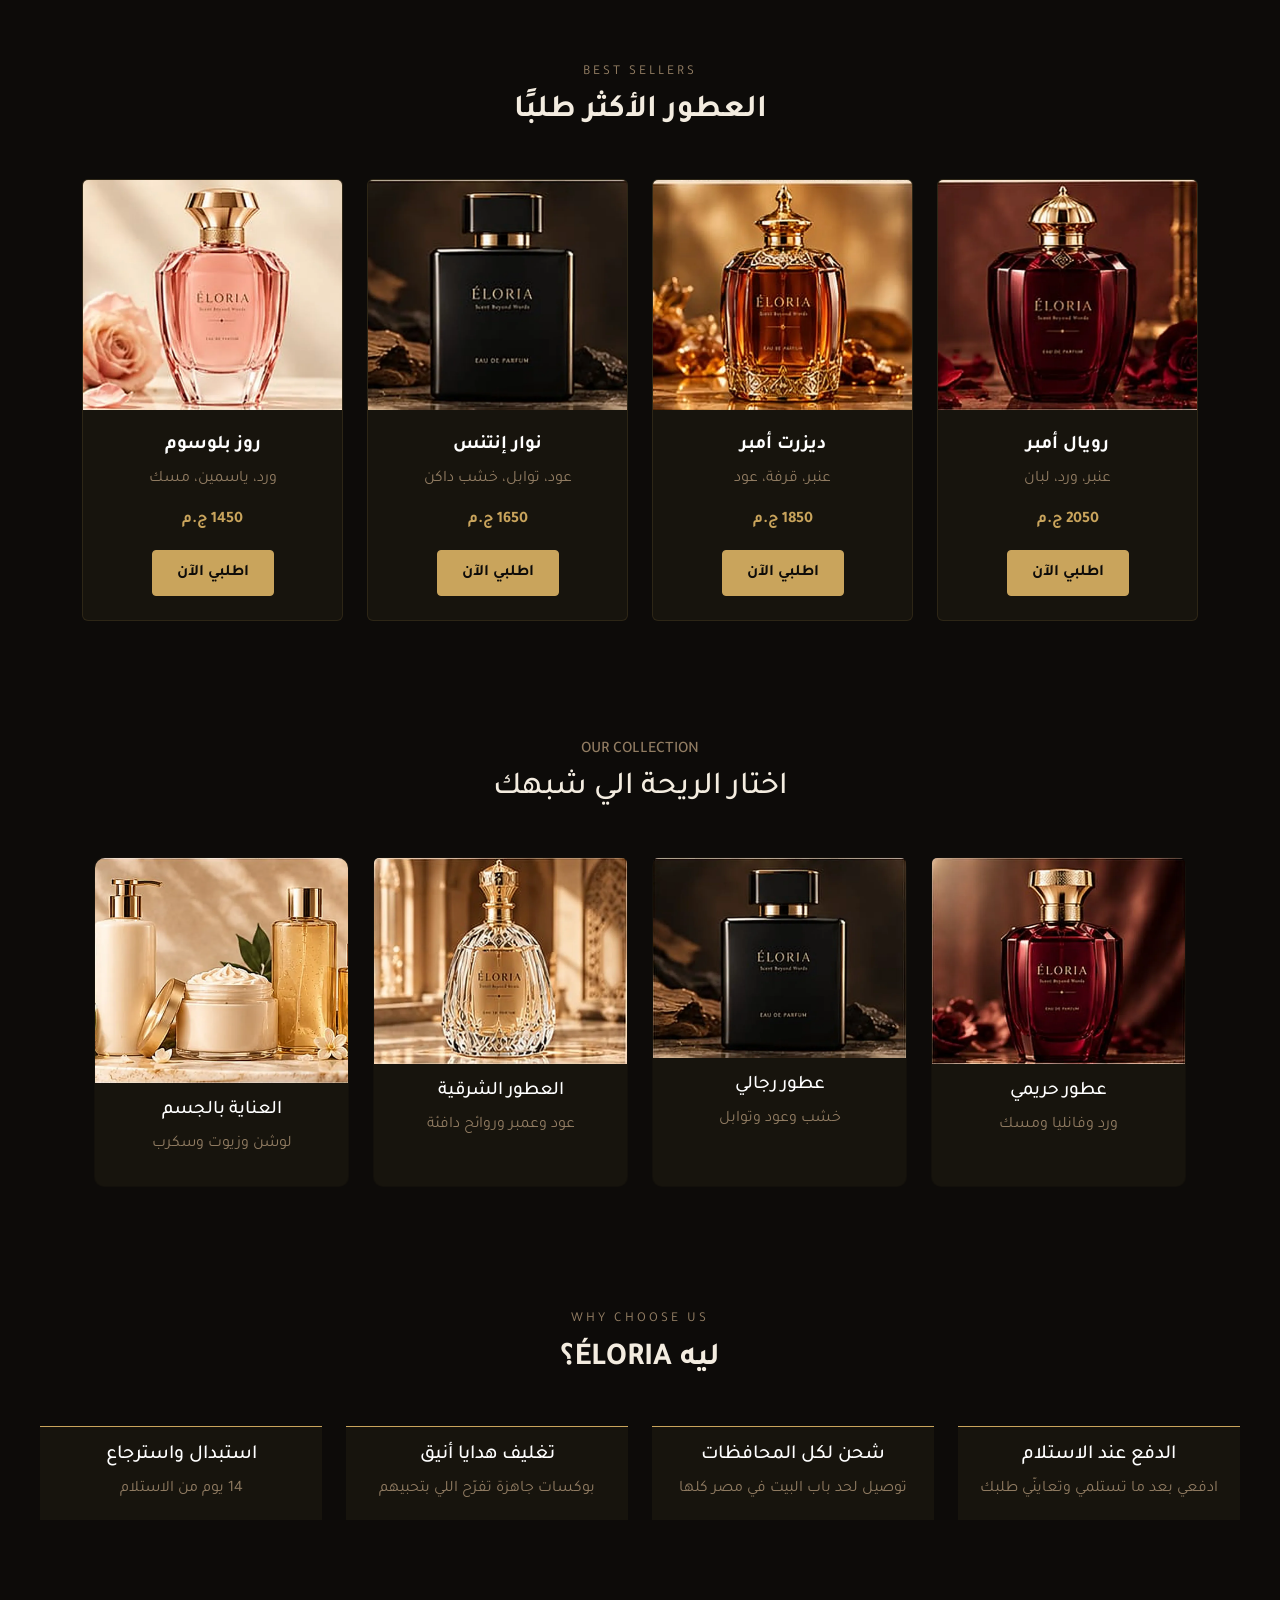
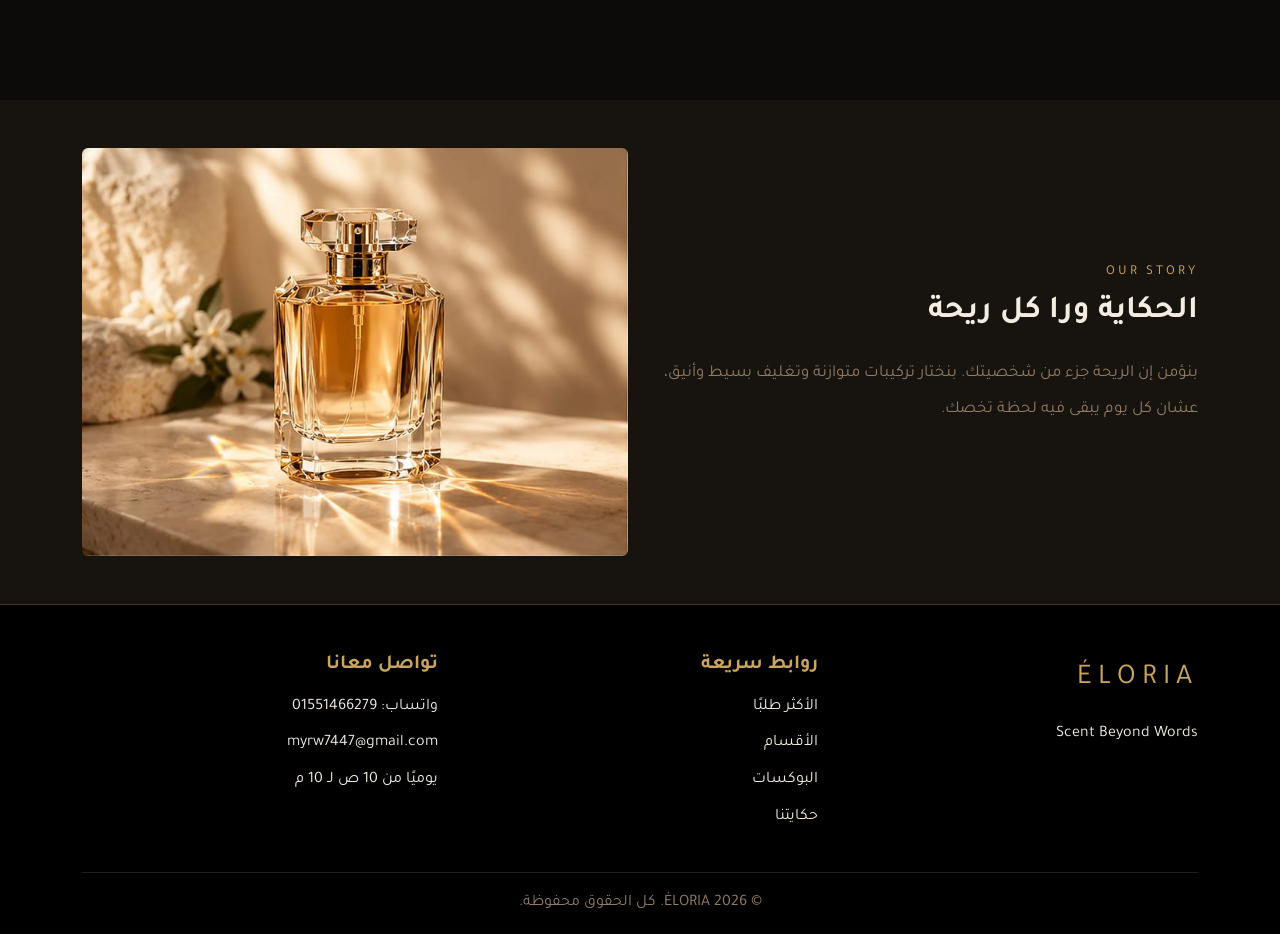
==== miniProject/index.html @ 1c6165e7 "Update file Structure" ====
<!DOCTYPE html>
<html lang="ar" dir="rtl">

<head>
  <meta charset="UTF-8">
  <meta name="viewport" content="width=device-width, initial-scale=1.0">
  <title>ÉLORIA — عطور وعناية بالجسم</title>
  <link href="https://fonts.googleapis.com/css2?family=Tajawal:wght@400;500;700&display=swap" rel="stylesheet">

  <!-- ملف CSS لكل قسم. ممنوع تعدلوا في الـ head، وكل واحد يكتب في ملفه بس -->
  <link href="https://cdn.jsdelivr.net/npm/bootstrap@5.3.8/dist/css/bootstrap.min.css" rel="stylesheet">
  <link rel="stylesheet" href="css/base.css">
  <link rel="stylesheet" href="css/navbar.css">
  <link rel="stylesheet" href="css/hero.css">
  <link rel="stylesheet" href="css/best-sellers.css">
  <link rel="stylesheet" href="css/collections.css">
  <link rel="stylesheet" href="css/why-us.css">
  <link rel="stylesheet" href="css/gifts.css">
  <link rel="stylesheet" href="css/story.css">
  <link rel="stylesheet" href="css/contact-band.css">
  <link rel="stylesheet" href="css/footer.css">

</head>

<body>

  <!-- ============================================================
       كل عضو يكتب جوه قسمه بس (بين START و END) ومايلمسش أقسام غيره.
       الصور في فولدر images/ وتتكتب كـ images/اسم-الصورة.webp
       ============================================================ -->


  <!-- ========== START Member-1: Navbar ========== -->
  <header id="navbar">

  </header>
  <!-- ========== END Member-1: Navbar ========== -->



  <!-- ========== START Member-1: Hero ========== -->
  <section id="hero">

  </section>
  <!-- ========== END Member-1: Hero ========== -->



  <!-- ========== START Rahma Ayman : العطور الأكثر طلبًا ========== -->
    <section id="best-sellers" class="section best-sellers">
      <div class="container">
    
        <span class="small-title mb-2">Best Sellers</span>
        <h2 class="fw-bold mb-5">العطور الأكثر طلبًا</h2>
    
        <div class="row g-4">
    
          <div class="col-lg-3 col-md-6">
            <article class="card bs-card h-100">
              <img src="images/perfume-oriental-03-royal-amber.webp" class="card-img-top"
                alt="زجاجة عطر رويال أمبر باللون العنابي">
              <div class="card-body">
                <h5 class="card-title">رويال أمبر</h5>
                <p class="card-text">عنبر، ورد، لبان</p>
                <p class="bs-price">2050 ج.م</p>
                <a href="https://wa.me/201551466279?text=عايزة أطلب عطر رويال أمبر" target="_blank" rel="noopener"
                  class="btn">اطلبي الآن</a>
              </div>
            </article>
          </div>
    
          <div class="col-lg-3 col-md-6">
            <article class="card bs-card h-100">
              <img src="images/perfume-oriental-01-desert-amber.webp" class="card-img-top"
                alt="زجاجة عطر ديزرت أمبر باللون الكهرماني">
              <div class="card-body">
                <h5 class="card-title">ديزرت أمبر</h5>
                <p class="card-text">عنبر، قرفة، عود</p>
                <p class="bs-price">1850 ج.م</p>
                <a href="https://wa.me/201551466279?text=عايزة أطلب عطر ديزرت أمبر" target="_blank" rel="noopener"
                  class="btn">اطلبي الآن</a>
              </div>
            </article>
          </div>
    
          <div class="col-lg-3 col-md-6">
            <article class="card bs-card h-100">
              <img src="images/perfume-men-01-noir-intense.webp" class="card-img-top" alt="زجاجة عطر نوار إنتنس الأسود">
              <div class="card-body">
                <h5 class="card-title">نوار إنتنس</h5>
                <p class="card-text">عود، توابل، خشب داكن</p>
                <p class="bs-price">1650 ج.م</p>
                <a href="https://wa.me/201551466279?text=عايز أطلب عطر نوار إنتنس" target="_blank" rel="noopener"
                  class="btn">اطلبي الآن</a>
              </div>
            </article>
          </div>
    
          <div class="col-lg-3 col-md-6">
            <article class="card bs-card h-100">
              <img src="images/perfume-women-01-rose-blossom.webp" class="card-img-top" alt="زجاجة عطر روز بلوسوم الوردي">
              <div class="card-body">
                <h5 class="card-title">روز بلوسوم</h5>
                <p class="card-text">ورد، ياسمين، مسك</p>
                <p class="bs-price">1450 ج.م</p>
                <a href="https://wa.me/201551466279?text=عايزة أطلب عطر روز بلوسوم" target="_blank" rel="noopener"
                  class="btn">اطلبي الآن</a>
              </div>
            </article>
          </div>
    
        </div>
      </div>
    </section>

  <!-- ========== END Member-2: العطور الأكثر طلبًا ========== -->



  <!-- ========== START Mahmoud Mohamed Mostafa: الأقسام (Collections) ========== -->
  <section id="collections" class="section collections">

    <div class="container">
      <div class="titel">
        <h4 class="h6">OUR COLLECTION</h4>
      </div>

      <div class="sub-titel">
        <h2>اختار الريحة الي شبهك</h2>
      </div>

      <div class="container text-center coll-img">
        <div class="row">

          <div class="col-lg-3 col-md-3">

            <section class="card coll-card" style="max-width: 320px">
              <img src="images/perfume-women-03-velvet-oud.webp" class="card-img-top" alt="...">
              <div class="card-body">
                <h4 class="card-title">عطور حريمي</h4>
                <p class="card-text">ورد وفانليا ومسك</p>
              </div>
            </section>

          </div>

          <div class="col-lg-3 col-md-3">

            <section class="card coll-card" style="max-width: 320px">
              <img src="images/perfume-men-01-noir-intense.webp" class="card-img-top" alt="...">
              <div class="card-body">
                <h4 class="card-title">عطور رجالي</h4>
                <p class="card-text">خشب وعود وتوابل</p>
              </div>
            </section>

          </div>

          <div class="col-lg-3 col-md-3">

            <section class="card coll-card" style="max-width: 320px">
              <img src="images/perfume-oriental-04-arabian-oud.webp" class="card-img-top" alt="...">
              <div class="card-body">
                <h4 class="card-title">العطور الشرقية</h4>
                <p class="card-text">عود وعمبر وروائح دافئة</p>
              </div>
            </section>

          </div>

          <div class="col-lg-3 col-md-3">

            <section class="card coll-card" style="max-width: 320px">
              <img class="care" src="images/banner-body-care.webp" class="card-img-top" alt="...">
              <div class="card-body">
                <h4 class="card-title">العناية بالجسم</h4>
                <p class="card-text">لوشن وزيوت وسكرب</p>

              </div>
            </section>
            
          </div>

        </div>
      </div>
    </div>

  </section>
  <!-- ========== END Mahmoud Mohamed Mostafa: الأقسام (Collections) ========== -->



  <!-- ========== START Marwa Ghazal: ليه ÉLORIA ========== -->
  <section id="why-us" class="section why-us">
    <span class="small-title mb-2">Why Choose Us</span>
    <h2 class="fw-bold mb-5">ليه ÉLORIA؟</h2>

    <div class="row g-4">

      <div class="col-lg-3 col-md-6">
        <div class="card why-card h-100">
          <div class="card-body">
            <h5 class="card-title">الدفع عند الاستلام</h5>
            <p class="card-text">ادفعي بعد ما تستلمي وتعاينّي طلبك</p>
          </div>
        </div>
      </div>

      <div class="col-lg-3 col-md-6">
        <div class="card why-card h-100">
          <div class="card-body">
            <h5 class="card-title">شحن لكل المحافظات</h5>
            <p class="card-text">توصيل لحد باب البيت في مصر كلها</p>
          </div>
        </div>
      </div>

      <div class="col-lg-3 col-md-6">
        <div class="card why-card h-100">
          <div class="card-body">
            <h5 class="card-title">تغليف هدايا أنيق</h5>
            <p class="card-text">بوكسات جاهزة تفرّح اللي بتحبيهم</p>
          </div>
        </div>
      </div>

      <div class="col-lg-3 col-md-6">
        <div class="card why-card h-100">
          <div class="card-body">
            <h5 class="card-title">استبدال واسترجاع</h5>
            <p class="card-text">14 يوم من الاستلام</p>
          </div>
        </div>
      </div>

    </div>
  </section>
  <!-- ========== END Marwa Ghazal: ليه ÉLORIA ========== -->



  <!-- ========== START Member-4: البوكسات (Gift Sets) ========== -->
  <section id="gifts" class="section">

  </section>
  <!-- ========== END Member-4: البوكسات (Gift Sets) ========== -->



<!-- ========== START Marwa Ghazal: الحكاية (Our Story) ========== -->
  <section id="story" class="story py-5">
    <div class="container">
      <div class="row align-items-center g-4">

        <div class="col-lg-6">
          <span class="small-title mb-2">Our Story</span>
          <h2 class="fw-bold">الحكاية ورا كل ريحة</h2>
          <p class="story-text">بنؤمن إن الريحة جزء من شخصيتك. بنختار تركيبات متوازنة وتغليف بسيط وأنيق، عشان كل يوم يبقى فيه لحظة تخصك.</p>
        </div>

        <div class="col-lg-6">
          <img src="images/story-art-of-fragrance.webp" class="img-fluid rounded" alt="زجاجة عطر ÉLORIA في ضوء الشمس">
        </div>

      </div>
    </div>
  </section>
  <!-- ========== END Marwa Ghazal: الحكاية (Our Story) ========== -->


  <!-- ========== START Member-1: شريط التواصل ========== -->
  <section id="contact-band">

  </section>
  <!-- ========== END Member-1: شريط التواصل ========== -->



  <!-- ========== START Marwa Ghazal: Footer ========== -->
  <footer id="footer" class="site-footer pt-5">
    <div class="container">
      <div class="row g-4">

        <div class="col-lg-4 col-md-12">
          <a href="#navbar" class="logo">ÉLORIA</a>
          <p class="mt-3 mb-0">Scent Beyond Words</p>
        </div>

        <div class="col-lg-4 col-md-6">
          <h5 class="fw-bold mb-3">روابط سريعة</h5>
          <ul class="list-unstyled">
            <li class="mb-2"><a href="#best-sellers">الأكثر طلبًا</a></li>
            <li class="mb-2"><a href="#collections">الأقسام</a></li>
            <li class="mb-2"><a href="#gifts">البوكسات</a></li>
            <li class="mb-2"><a href="#story">حكايتنا</a></li>
          </ul>
        </div>

        <div class="col-lg-4 col-md-6">
          <h5 class="fw-bold mb-3">تواصل معانا</h5>
          <ul class="list-unstyled">
            <li class="mb-2"><a href="https://wa.me/201551466279" target="_blank" rel="noopener">واتساب: <span dir="ltr">01551466279</span></a></li>
            <li class="mb-2"><a href="mailto:myrw7447@gmail.com">myrw7447@gmail.com</a></li>
            <li class="mb-2">يوميًا من 10 ص لـ 10 م</li>
          </ul>
        </div>

      </div>

      <div class="footer-bottom text-center mt-4 py-3">
        <p class="mb-0">© ÉLORIA 2026. كل الحقوق محفوظة.</p>
      </div>
    </div>
  </footer>
  <!-- ========== END Marwa Ghazal: Footer ========== -->

  <script src="https://cdn.jsdelivr.net/npm/bootstrap@5.3.8/dist/js/bootstrap.bundle.min.js"></script>

</body>

</html>
---- miniProject/css/base.css ----
/* =====================================================
   الأساس المشترك: الألوان (variables) والـ reset والخط والأزرار .btn والعنوان الصغير والـ .section
   المسؤولة: صاحبة الـ repo (باقي الأعضاء بيستخدموه ومبيعدلوش فيه)
   ===================================================== */

/* ===== الألوان والخط ===== */
:root {
  --bg: #0d0b09;
  --card: #17130f;
  --gold: #c9a45c;
  --text: #f3ece0;
  --muted: #a89a85;
}

/* ===== إعدادات عامة ===== */
* {
  margin: 0;
  padding: 0;
  box-sizing: border-box;
}

html {
  scroll-behavior: smooth;
}

body {
  font-family: 'Tajawal', sans-serif;
  background-color: var(--bg);
  color: var(--text);
  line-height: 1.8;
}

a {
  text-decoration: none;
  color: inherit;
}

ul {
  list-style: none;
}

h2 {
  font-size: 2rem;
  margin-bottom: 30px;
}

/* ===== عناصر بتتكرر ===== */
.btn {
  display: inline-block;
  padding: 10px 24px;
  background-color: var(--gold);
  color: var(--bg);
  border: 1px solid var(--gold);
  border-radius: 4px;
  font-weight: 700;
}

.btn:hover {
  background-color: transparent;
  color: var(--gold);
}

.btn-outline {
  background-color: transparent;
  color: var(--text);
  border-color: var(--text);
}

.logo {
  font-size: 1.8rem;
  letter-spacing: 6px;
  color: var(--gold);
}

.small-title {
  display: block;
  color: var(--gold);
  font-size: 0.85rem;
  letter-spacing: 3px;
  text-transform: uppercase;
}

/* ===== الأقسام العامة ===== */
.section {
  padding: 60px 40px;
  max-width: 1300px;
  margin: 0 auto;
  text-align: center;
}

/* موبايل */
@media (max-width: 768px) {
  .section {
    padding: 40px 20px;
  }
}
---- miniProject/css/navbar.css ----
/* =====================================================
   Navbar
   المسؤول: Member-1
   ===================================================== */
---- miniProject/css/hero.css ----
/* =====================================================
   Hero
   المسؤول: Member-1
   ===================================================== */
---- miniProject/css/best-sellers.css ----
/* =====================================================
   العطور الأكثر طلبًا
   المسؤول: رحمة ايمن 

   ===================================================== */
.best-sellers .small-title {
  color: rgba(145, 124, 98, 1.00);
}

.bs-card {
  background-color: rgba(23, 20, 13, 1.00);
  border: 1px solid rgba(201, 164, 92, 0.12);
  border-radius: 6px;
  overflow: hidden;
  cursor: pointer;
  transition: all 0.3s ease;
}

.bs-card .card-img-top {
  height: 230px;
  object-fit: cover;
  border-radius: 0;
}

.bs-card .card-body {
  display: flex;
  flex-direction: column;
  align-items: center;
  padding: 24px 16px;
}

.bs-card .card-title {
  color: white;
  font-size: 1.2rem;
  font-weight: 700;
}

.bs-card .card-text {
  color: rgba(145, 124, 98, 1.00);
  margin-bottom: 12px;
}

.bs-price {
  color: var(--gold);
  font-weight: 700;
  margin-bottom: 16px;
  transition: color 0.3s ease;
}

.bs-card .btn {
  margin-top: auto;
}

/* ===== Hover (نفس أسلوب باقي الأقسام) ===== */
.bs-card:hover {
  transform: translateY(-10px);
  background-color: rgba(145, 124, 98, 1.00);
}

.bs-card:hover .card-title,
.bs-card:hover .bs-price {
  color: black;
}

.bs-card:hover .card-text {
  color: white;
}

.bs-card:hover .btn {
  background-color: var(--bg);
  border-color: var(--bg);
  color: var(--gold);
}

/* ===== Responsive ===== */
@media (max-width: 1140px) {
  .bs-card .card-img-top {
    height: 190px;
  }
}

@media (max-width: 960px) {
  .best-sellers {
    padding-top: 40px;
    padding-bottom: 40px;
  }
}

@media (max-width: 720px) {
  .best-sellers .row {
    width: 80%;
    margin: auto;
  }

  .bs-card .card-img-top {
    height: 220px;
  }
}
---- miniProject/css/collections.css ----
/* =====================================================
   الأقسام (Collections)
   المسؤول: Mahmoud Mohamed Mostafa
   ===================================================== */
   .collections{
      width: 100%;
      height: auto;
   }


   .titel h4{
      color: rgba(145, 124, 98, 1.00);
   }

   .coll-img{
      margin-top: 50px;
   }


   .coll-card{
      background-color: rgba(23, 20, 13, 1.00);
      cursor: pointer;
      height: 330px;
      border-radius: 10px;
      transition: all 0.3s ease;
      .card-title{
         color: white;
         font-size: 1.2rem;
      }

      .card-text{
         color: rgba(145, 124, 98, 1.00);

      }
   }

   .coll-card:hover{
      transform: translateY(-10px);
      background-color:  rgba(145, 124, 98, 1.00);
      .card-title{
         color: black;
      }

      .card-text{
         color: white;
      }

   }

   .care{
      height: 225px;
      object-fit: cover;
      border-radius: 10px 10px 0 0;
   }

 @media (max-width: 1140px) {
   .care{
      height: 170px;
   }
 }

  @media (max-width: 960px) {
   .coll-card{
      height: 270px;
   }   
   
   .care{
      height: 130px;
      object-fit: cover;
   } 
   }

   @media (max-width: 720px) {
      .coll-img{
         width: 70%;
         margin: auto;
      }
   .coll-card{
      height: auto;
      margin-top: 20px;
   }   
   
   .care{
      height: 130px;
      object-fit: cover;
   } 
}
---- miniProject/css/why-us.css ----
/* =====================================================
   ليه ÉLORIA
   المسؤول: Marwa Ghazal
   ===================================================== */

.why-us .small-title {
  color: rgba(145, 124, 98, 1.00);
}

.why-card {
  background-color: rgba(23, 20, 13, 1.00);
  border: none;
  border-top: 1px solid var(--gold);
  border-radius: 0;
  transition: all 0.3s ease;
  .card-title {
    color: white;
  }

  .card-text {
    color: rgba(145, 124, 98, 1.00);
  }
}

.why-card:hover {
  transform: translateY(-10px);
  background-color: rgba(145, 124, 98, 1.00);
  .card-title {
    color: black;
  }

  .card-text {
    color: white;
  }
}

@media (max-width: 1140px) {
  .why-card .card-title {
    font-size: 1.05rem;
  }
}

@media (max-width: 960px) {
  .why-us {
    padding-top: 40px;
    padding-bottom: 40px;
  }
}

@media (max-width: 720px) {
  .why-us .row {
    width: 80%;
    margin: auto;
  }
}
---- miniProject/css/gifts.css ----
/* =====================================================
   البوكسات (Gift Sets)
   المسؤول: Member-4
   ===================================================== */
---- miniProject/css/story.css ----
/* =====================================================
   الحكاية (Our Story)
   المسؤول: Marwa Ghazal
   ===================================================== */

.story {
  background-color: var(--card);
}

.story .small-title {
  color: var(--gold);
}

.story h2 {
  margin-bottom: 25px;
}

.story-text {
  color: rgba(145, 124, 98, 1.00);
  font-size: 1.05rem;
  line-height: 2.1;
}

@media (max-width: 960px) {
  .story .col-lg-6:first-child {
    text-align: center;
  }
}

@media (max-width: 720px) {
  .story h2 {
    font-size: 1.7rem;
  }
}
---- miniProject/css/contact-band.css ----
/* =====================================================
   شريط التواصل
   المسؤول: Member-1
   ===================================================== */
---- miniProject/css/footer.css ----
/* =====================================================
   Footer
   المسؤول: Marwa Ghazal
   ===================================================== */

.site-footer {
  background-color: black;
  border-top: 1px solid rgba(201, 164, 92, 0.35);
}

.site-footer h5 {
  color: var(--gold);
}

.site-footer a:hover {
  color: var(--gold);
}

.footer-bottom {
  border-top: 1px solid rgba(168, 154, 133, 0.2);
}

.footer-bottom p {
  color: rgba(145, 124, 98, 1.00);
}

@media (max-width: 960px) {
  .site-footer .col-md-12 {
    text-align: center;
  }
}

@media (max-width: 720px) {
  .site-footer {
    text-align: center;
  }
}
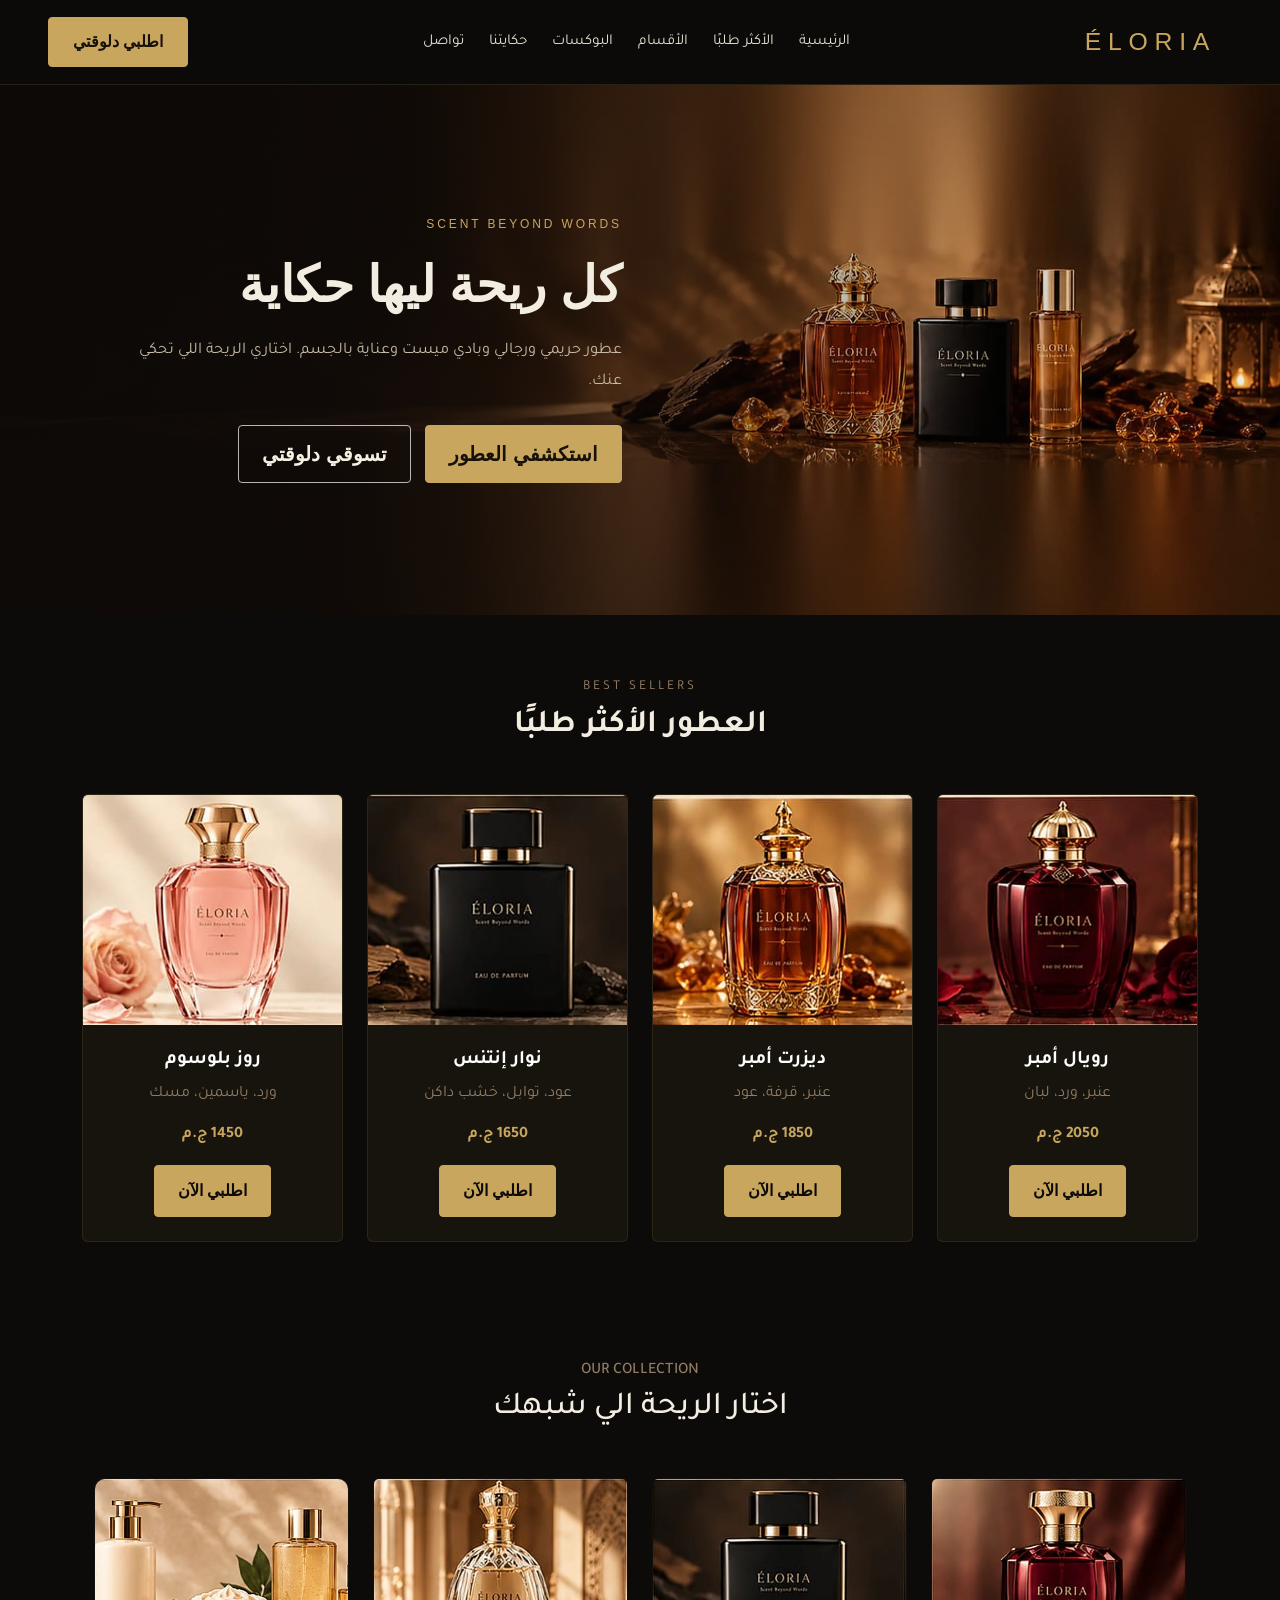
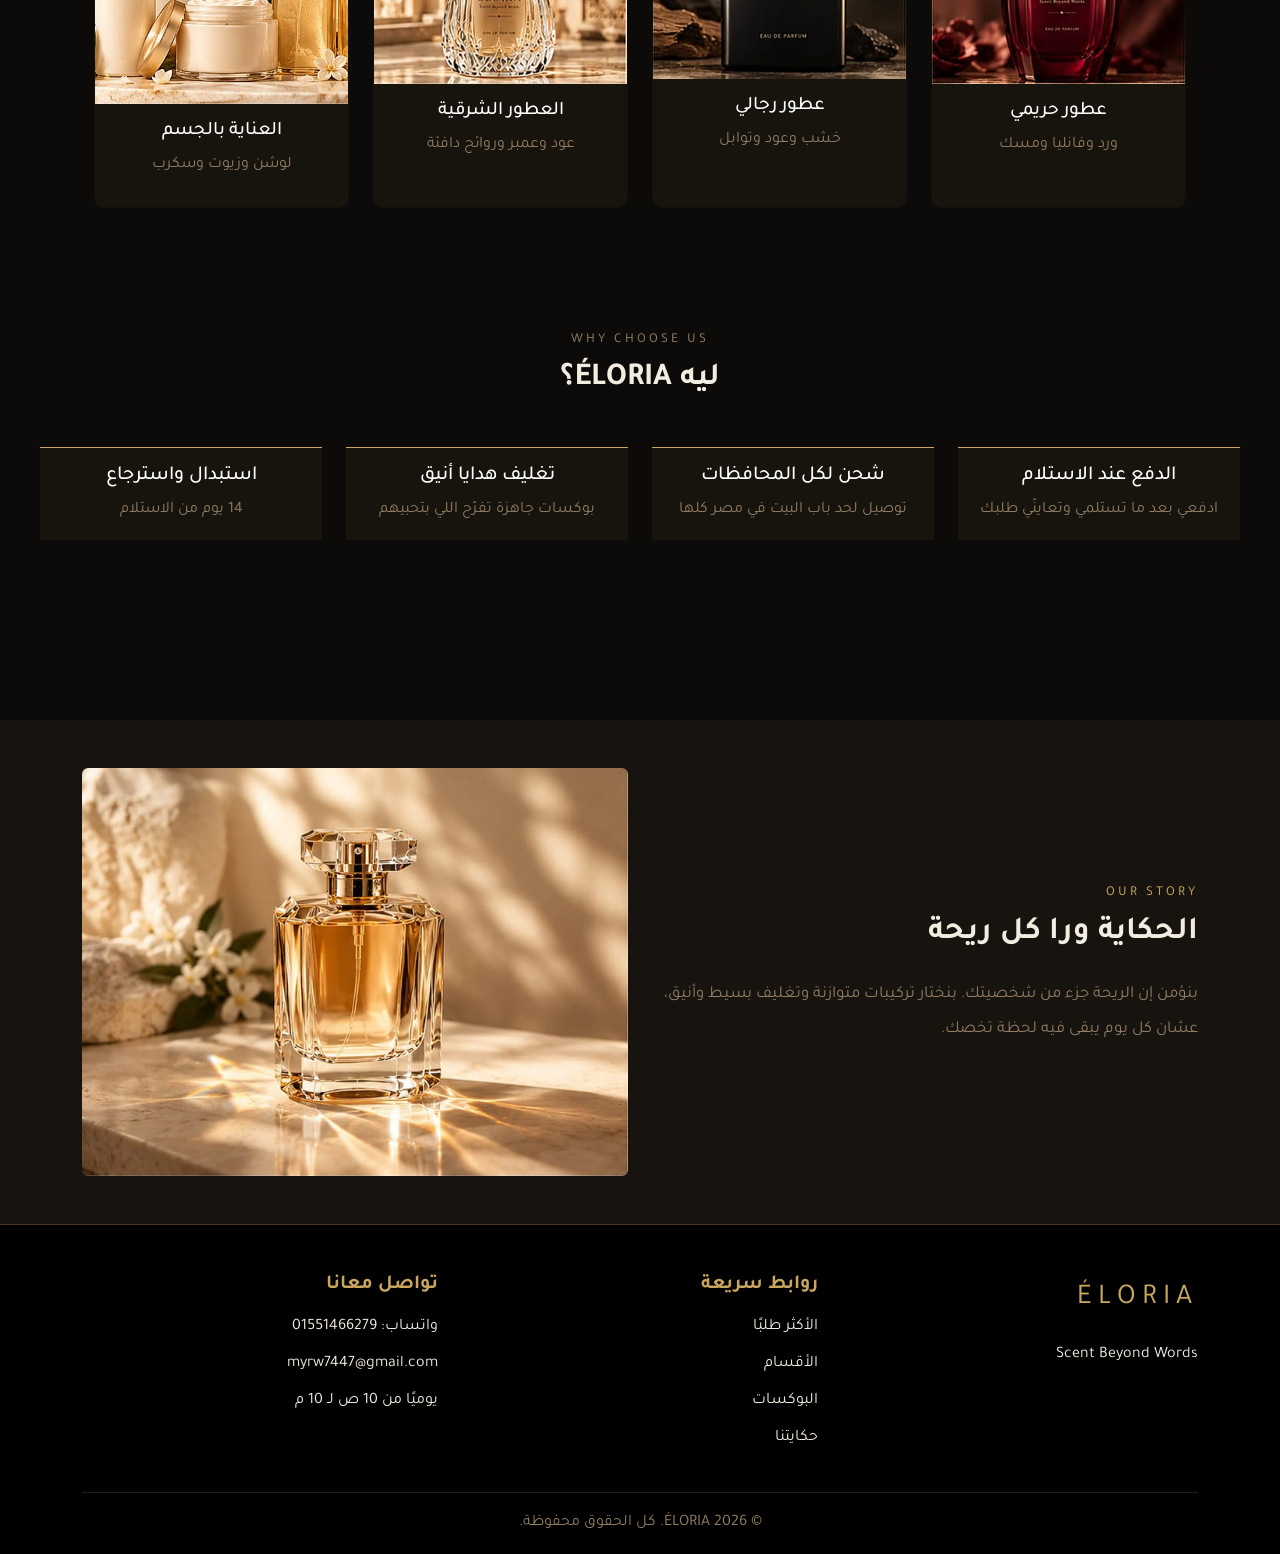
==== commit 7522c157: "add nav and hero section" ====
--- a/miniProject/index.html
+++ b/miniProject/index.html
@@ -30,19 +30,52 @@
        ============================================================ -->
 
 
-  <!-- ========== START Member-1: Navbar ========== -->
+  <!-- ========== START ZiadAshRaf: Navbar ========== -->
+
   <header id="navbar">
 
   </header>
-  <!-- ========== END Member-1: Navbar ========== -->
-
-
-
-  <!-- ========== START Member-1: Hero ========== -->
-  <section id="hero">
-
-  </section>
-  <!-- ========== END Member-1: Hero ========== -->
+<header class="site-header">
+  <div class="nav-postion">
+    <nav class="navbar navbar-expand-lg navbar-dark container-fluid px-4 px-lg-5 sticky-top">
+      <a class="brand navbar-brand order-0" href="#home" aria-label="Éloria home">ÉLORIA</a>
+      <button class="navbar-toggler order-1" type="button" data-bs-toggle="collapse" data-bs-target="#mainNav" aria-controls="mainNav" aria-expanded="false" aria-label="فتح القائمة">
+        <span class="navbar-toggler-icon"></span>
+      </button>
+      <div class="collapse navbar-collapse order-2" id="mainNav">
+        <ul class="navbar-nav mx-auto mb-2 mb-lg-0">
+          <li class="nav-item"><a class="nav-link" href="#home">الرئيسية</a></li>
+          <li class="nav-item"><a class="nav-link" href="#best-sellers">الأكثر طلبًا</a></li>
+          <li class="nav-item"><a class="nav-link" href="#collections">الأقسام</a></li>
+          <li class="nav-item"><a class="nav-link" href="#stories">البوكسات</a></li>
+          <li class="nav-item"><a class="nav-link" href="#story">حكايتنا</a></li>
+          <li class="nav-item"><a class="nav-link" href="#contact">تواصل</a></li>
+        </ul>
+      </div>
+      <a class="btn btn-gold header-cta order-3" href="#contact">اطلبي دلوقتي</a>
+    </nav>
+  </div>
+  </header>
+  <!-- ========== END ZiadAshRaf: Navbar ========== -->
+
+
+  <!-- ========== START ZiadAshRaf: Hero ========== -->
+    <section class="hero" id="home">
+      <div class="hero-shade"></div>
+      <div class="container hero-content">
+        <div class="hero-copy">
+          <p class="eyebrow" >SCENT BEYOND WORDS</p>
+          <h1>كل ريحة ليها حكاية</h1>
+          <p class="hero-description">عطور حريمي ورجالي وبادي ميست وعناية بالجسم. اختاري الريحة اللي تحكي عنك.</p>
+          <div class="hero-actions">
+            <a class="btn btn-gold btn-lg" href="#best-sellers">استكشفي العطور</a>
+            <a class="btn btn-outline-light btn-lg" href="#collections">تسوقي دلوقتي</a>
+
+          </div>
+        </div>
+      </div>
+  </section>
+  <!-- ========== END ZiadAshRaf: Hero ========== -->
 
 
 
--- a/miniProject/css/navbar.css
+++ b/miniProject/css/navbar.css
@@ -2,3 +2,70 @@
    Navbar
    المسؤول: Member-1
    ===================================================== */
+:root {
+  --black: #0d0b09;
+  --black-soft: #17110d;
+  --gold: #c9a65e;
+  --gold-light: #d5b66f;
+  --cream: #f7f0e2;
+  --text-muted: #c6b9a5;
+}
+  .site-header {
+    position: sticky;
+    top: 0;
+    left: 0;
+    z-index: 1000;
+    background: #0b0a09;
+    border-bottom: 1px solid rgba(201, 166, 94, 0.15);
+}
+
+.site-header .navbar {
+  min-height: 84px;
+}
+
+.brand {
+  color: var(--gold) !important;
+  font-family: "Montserrat", sans-serif;
+  letter-spacing: 0.27em;
+  font-size: 1.55rem;
+  font-weight: 500;
+}
+
+.navbar-nav {
+  gap: 9px;
+}
+
+.nav-link {
+  color: #e5ddd0 !important;
+  font-size: 0.95rem;
+  transition: color 0.2s ease;
+}
+
+.nav-link:hover {
+  color: var(--gold) !important;
+}
+
+.btn {
+  font-family: "Cairo", sans-serif;
+  font-weight: 700;
+  border-radius: 4px;
+  padding: 0.8rem 1.45rem;
+}
+.btn-gold {
+  background: var(--gold);
+  border: 1px solid var(--gold);
+  color: #17110a;
+}
+
+.btn-gold:hover {
+  background: var(--gold-light);
+  border-color: var(--gold-light);
+  color: var(--black-soft); 
+  transition: 0.05s;
+  transform: scale(1.05);
+}
+
+.header-cta {
+  white-space: nowrap;
+  padding: 0.72rem 1.5rem;
+}
--- a/miniProject/css/hero.css
+++ b/miniProject/css/hero.css
@@ -2,3 +2,78 @@
    Hero
    المسؤول: Member-1
    ===================================================== */
+/* Hero */
+.hero {
+  position: relative;
+  display: flex;
+  align-items: center;
+  min-height: 530px;
+  overflow: hidden;
+  background: url("../images/hero-oriental-amber.webp") center 47% / cover no-repeat;
+
+}
+
+.hero-shade {
+  position: absolute;
+  inset: 0;
+  background: linear-gradient(
+    90deg,
+    rgba(12, 9, 7, 0.97) 0%,
+    rgba(12, 9, 7, 0.88) 29%,
+    rgba(12, 9, 7, 0.28) 63%,
+    rgba(12, 9, 7, 0.05) 100%
+  );
+}
+
+.hero-content {
+  position: relative;
+  z-index: 1;
+  direction: ltr ;
+}
+
+.hero-copy {
+  max-width: 540px;
+  margin-right: 0;
+  direction: rtl ;
+}
+
+.eyebrow {
+  margin-bottom: 1.2rem;
+  color: var(--gold);
+  letter-spacing: 0.24em;
+  font: 500 0.75rem "Montserrat", sans-serif;
+}
+
+.hero h1 {
+  margin-bottom: 1rem;
+  font-size: clamp(2.3rem, 4vw, 3.1rem);
+  font-weight: 800;
+  line-height: 1.4;
+}
+
+.hero-description {
+  max-width: 500px;
+  color: var(--text-muted);
+  font-size: 1.02rem;
+  line-height: 1.9;
+}
+
+.hero-actions {
+  display: flex;
+  flex-wrap: wrap;
+  gap: 14px;
+  margin-top: 1.7rem;
+}
+
+.hero-actions .btn-outline-light {
+  border-color: rgba(255, 255, 255, 0.7);
+}
+
+.hero-actions .btn-outline-light:hover {
+  background: #fff;
+  color: #17110a;
+}
+.btn-outline-light{
+  background: transparent;
+  color:#f7f0e2 ;
+}
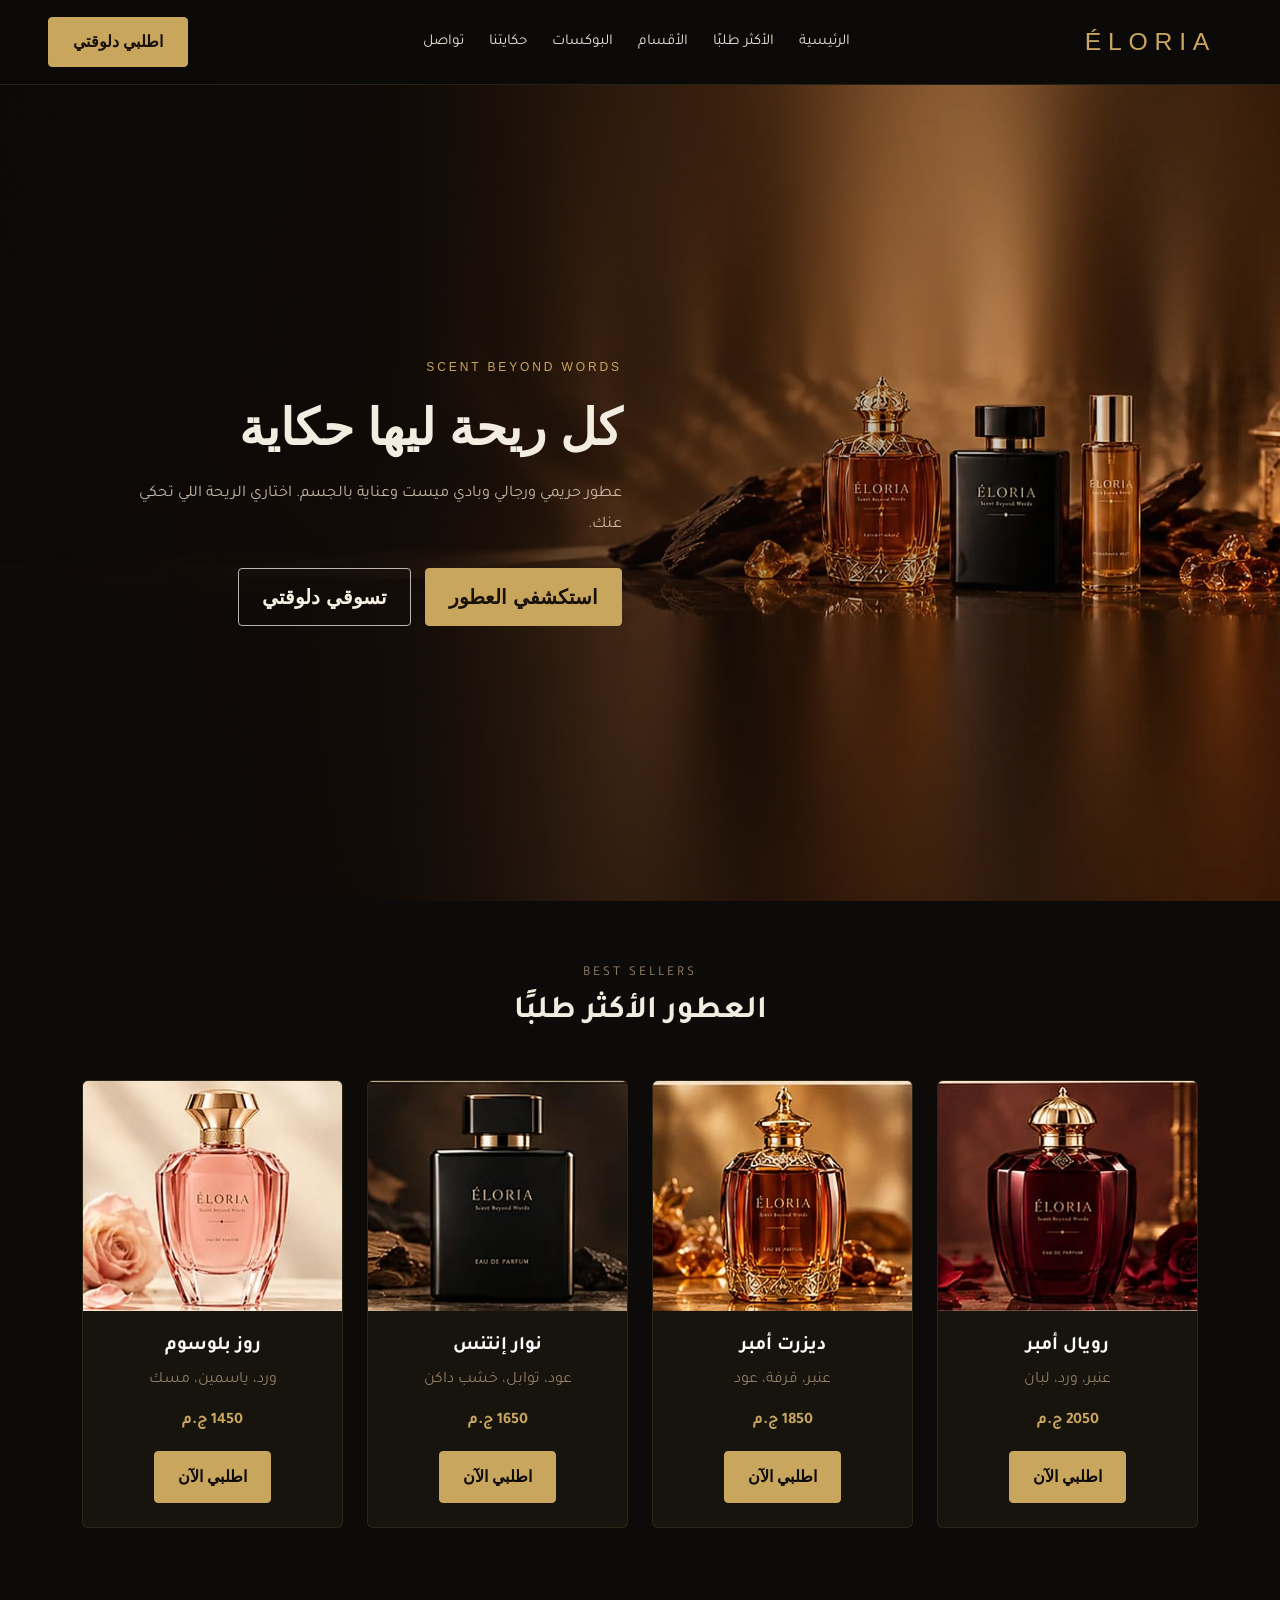
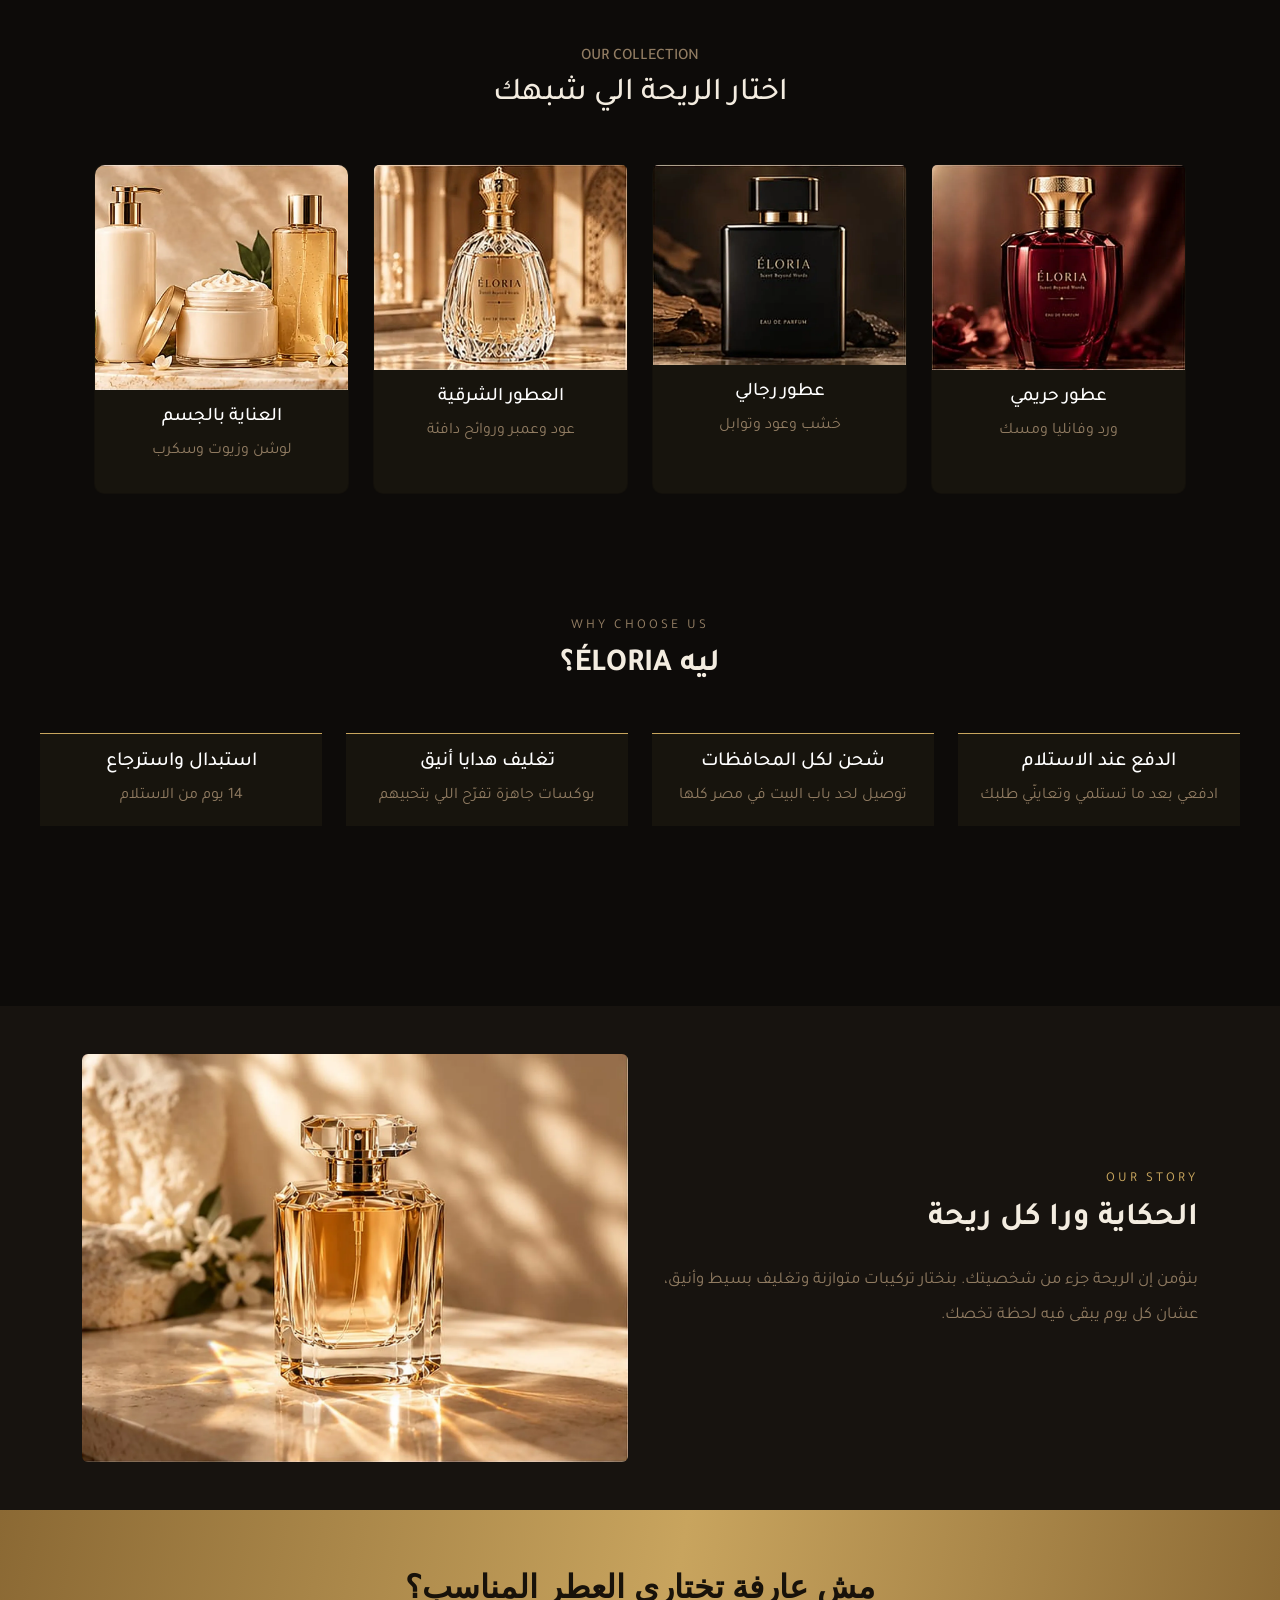
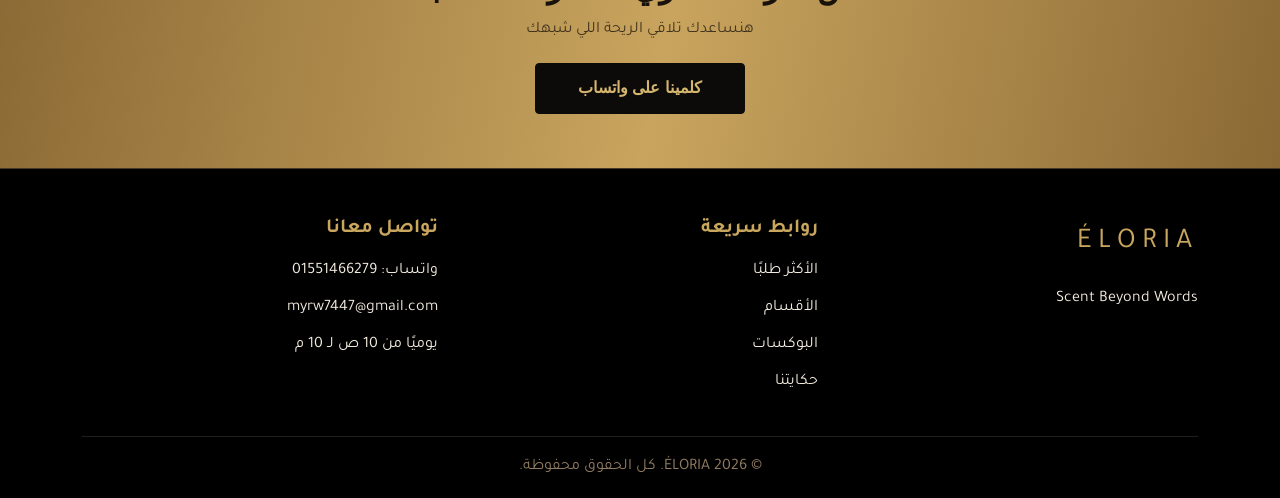
==== commit 66ce10c0: "add contact band section and media for nav and her section" ====
--- a/miniProject/index.html
+++ b/miniProject/index.html
@@ -302,9 +302,13 @@
 
 
   <!-- ========== START Member-1: شريط التواصل ========== -->
-  <section id="contact-band">
-
-  </section>
+ <section class="contact-band" id="contact">
+      <div class="container text-center">
+        <h2>مش عارفة تختاري العطر المناسب؟</h2>
+        <p class="contact-subtitle">هنساعدك تلاقي الريحة اللي شبهك</p>
+        <a class="btn btn-dark contact-btn" id="whatsappLink" href="https://wa.me/" target="_blank" rel="noopener">كلمينا على واتساب</a>
+      </div>
+    </section>
   <!-- ========== END Member-1: شريط التواصل ========== -->
 
 
--- a/miniProject/css/navbar.css
+++ b/miniProject/css/navbar.css
@@ -68,4 +68,48 @@
 .header-cta {
   white-space: nowrap;
   padding: 0.72rem 1.5rem;
+}
+/* Responsive */
+@media (max-width: 991.98px) {
+  .site-header .navbar {
+    min-height: 75px;
+  }
+
+  .navbar-collapse {
+    order: 4;
+    flex-basis: 100%;
+    padding: 0.8rem 0;
+  }
+
+  .navbar-nav {
+    gap: 0;
+  }
+
+  .header-cta {
+    margin-right: auto;
+    margin-left: 12px;
+  }
+
+  .brand {
+    display: none;
+  }
+}
+
+@media (max-width: 575.98px) {
+  .site-header .navbar {
+    padding-left: 14px ;
+    padding-right: 14px ;
+  }
+
+  .header-cta {
+    padding: 0.55rem 0.8rem;
+    font-size: 0.82rem;
+  }
+
+  .brand {
+    display: none;
+  }
+
+  
+
 }
--- a/miniProject/css/hero.css
+++ b/miniProject/css/hero.css
@@ -7,7 +7,7 @@
   position: relative;
   display: flex;
   align-items: center;
-  min-height: 530px;
+  min-height: calc(100vh - 84px);
   overflow: hidden;
   background: url("../images/hero-oriental-amber.webp") center 47% / cover no-repeat;
 
@@ -76,4 +76,36 @@
 .btn-outline-light{
   background: transparent;
   color:#f7f0e2 ;
+}
+@media (max-width: 575.98px) {
+
+
+  .hero {
+    min-height: 570px;
+    background-position: 60% center;
+  }
+
+  .hero-shade {
+    background: rgba(12, 9, 7, 0.72);
+  }
+
+  .hero-copy {
+    text-align: center;
+  }
+
+  .hero h1 {
+    font-size: 2.15rem;
+  }
+
+  .hero-description {
+    font-size: 0.95rem;
+  }
+
+  .hero-actions {
+    justify-content: center;
+  }
+
+  .hero-actions .btn {
+    width: 100%;
+  }
 }
--- a/miniProject/css/contact-band.css
+++ b/miniProject/css/contact-band.css
@@ -2,3 +2,32 @@
    شريط التواصل
    المسؤول: Member-1
    ===================================================== */
+.contact-band {
+  padding: 58px 20px 54px;
+  color: #18120a;
+  background: linear-gradient(100deg, #8b6934 0%, #c8a45e 52%, #8b6934 100%);
+}
+
+.contact-band h2 {
+  margin-bottom: 0.6rem;
+  font-size: clamp(1.45rem, 2.7vw, 2rem);
+  font-weight: 800;
+}
+
+.contact-subtitle {
+  margin-bottom: 1.1rem;
+  color: rgba(25, 18, 9, 0.75);
+}
+
+.contact-btn {
+  min-width: 210px;
+  background: #0d0b09;
+  border-color: #0d0b09;
+  color: var(--gold-light);
+}
+
+.contact-btn:hover {
+  background: #21180e;
+  border-color: #21180e;
+  color: #fff0c9;
+}
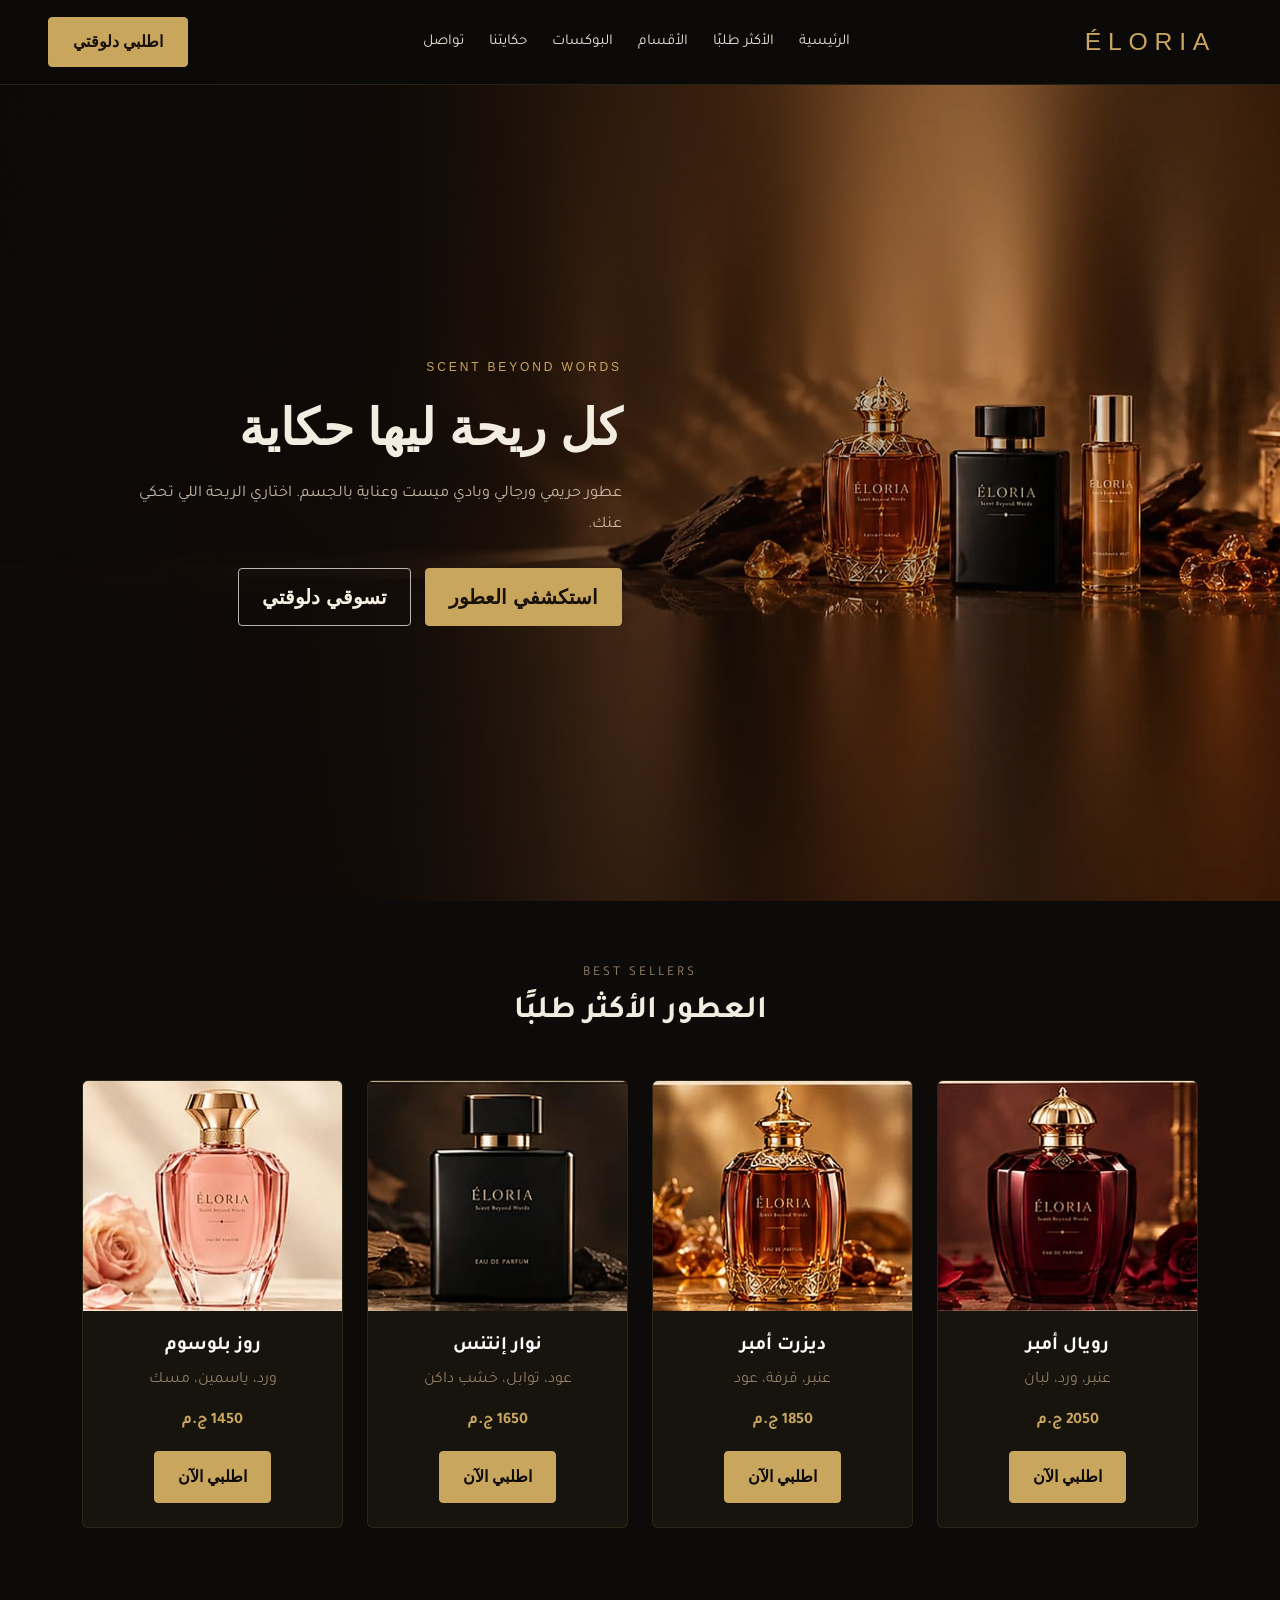
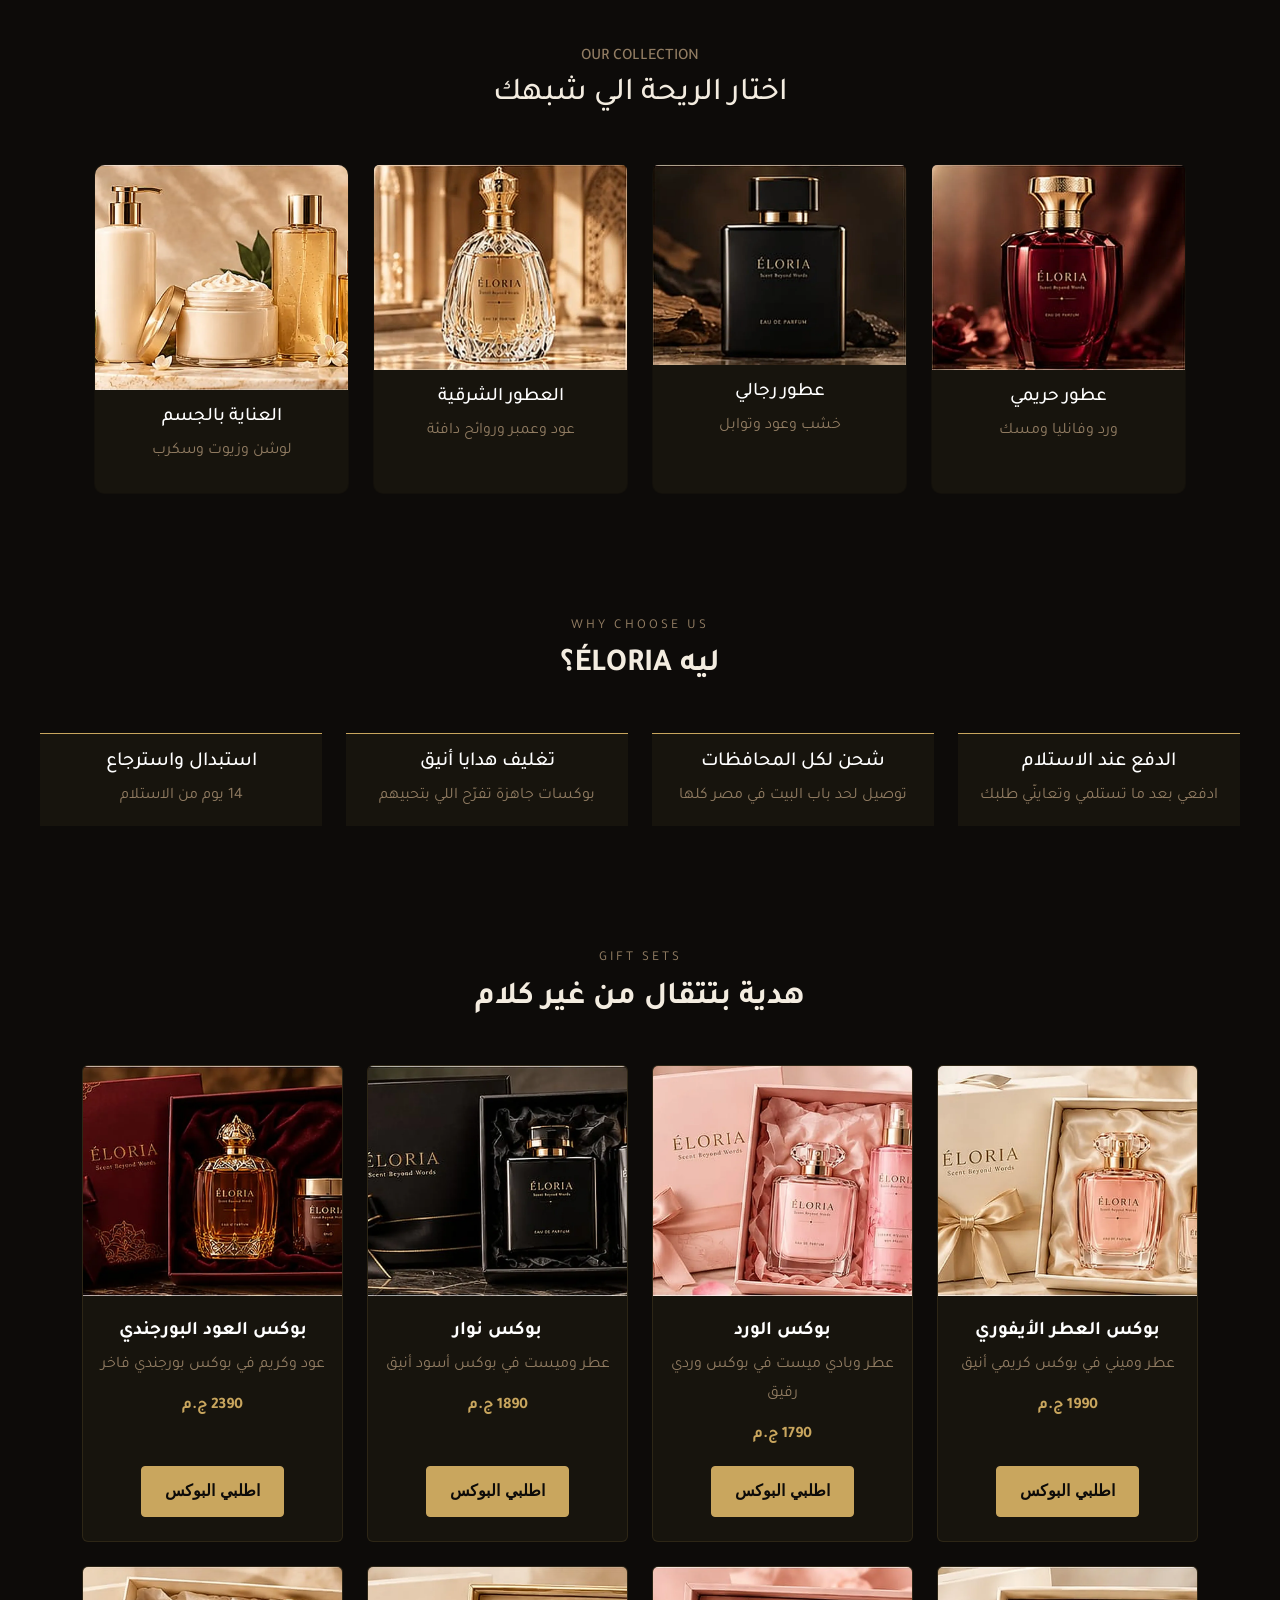
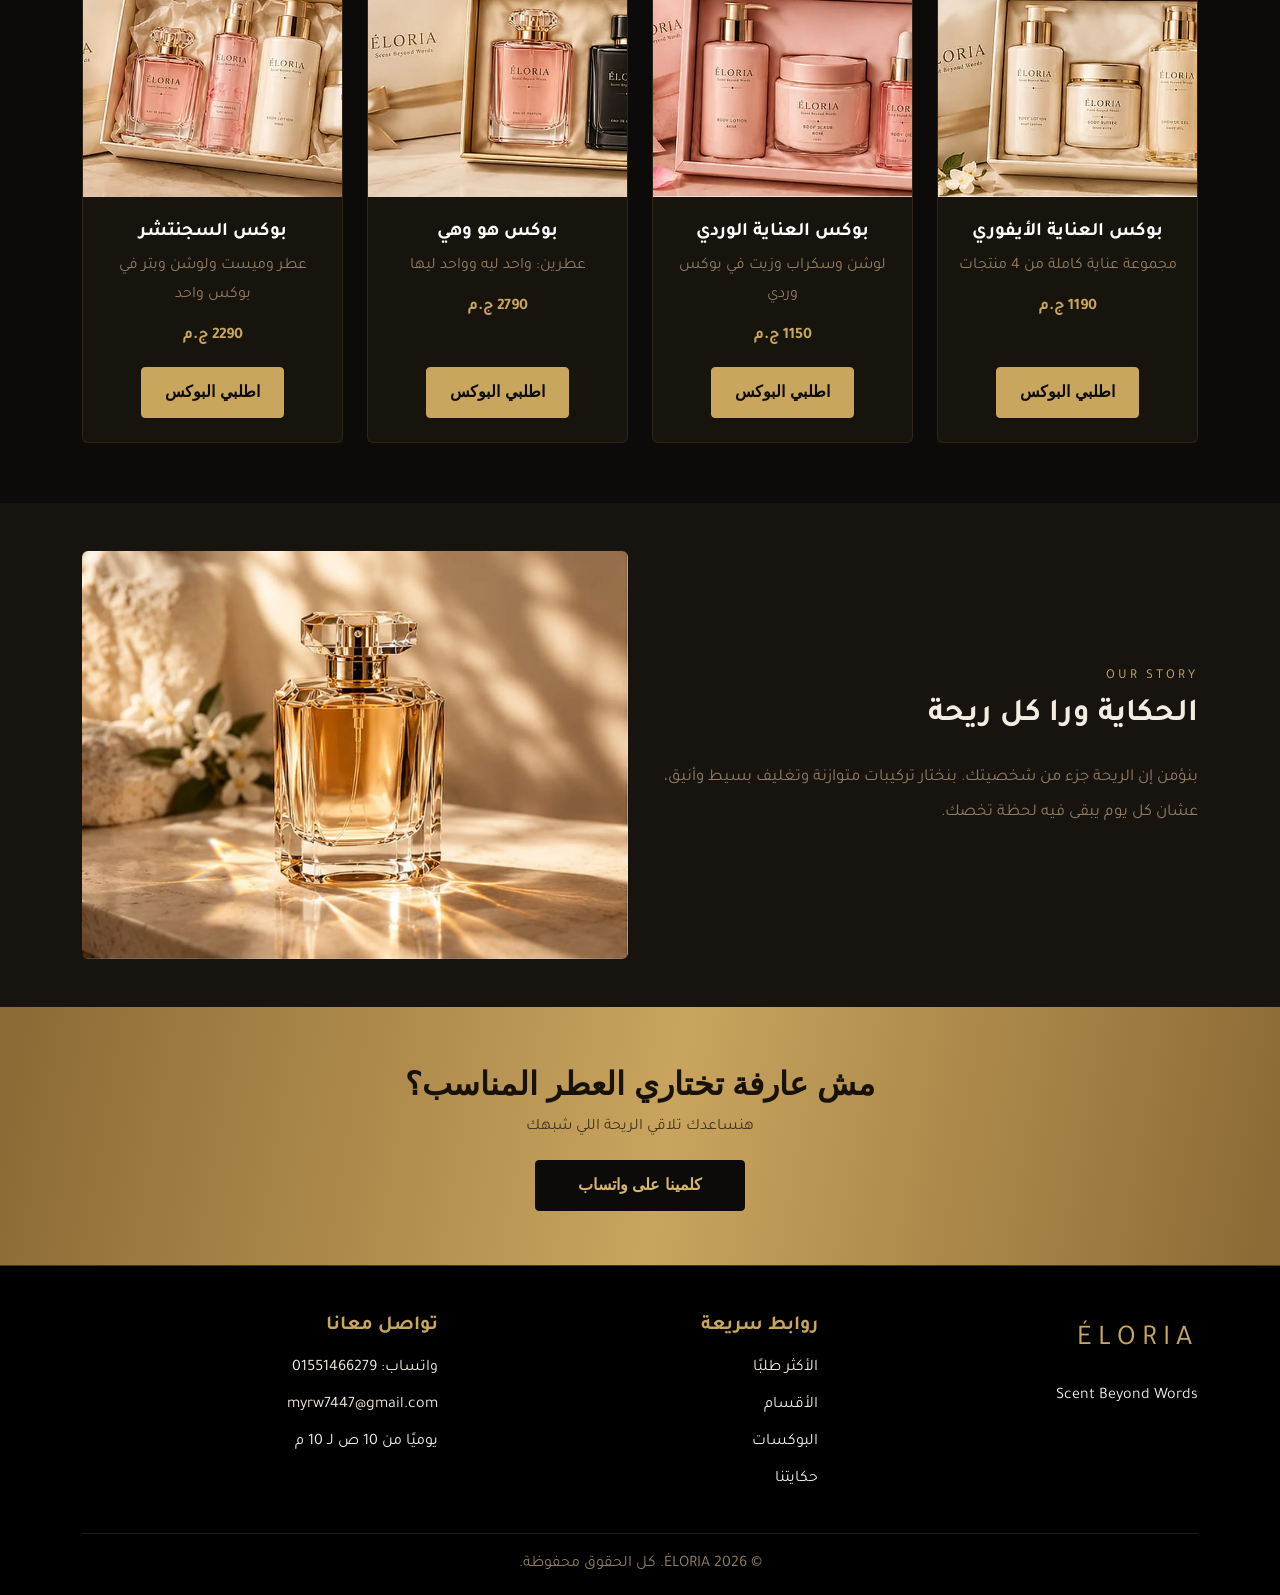
==== commit 14c7b761: "add  gift sec add  gift sec" ====
--- a/miniProject/index.html
+++ b/miniProject/index.html
@@ -19,7 +19,7 @@
   <link rel="stylesheet" href="css/story.css">
   <link rel="stylesheet" href="css/contact-band.css">
   <link rel="stylesheet" href="css/footer.css">
-
+  
 </head>
 
 <body>
@@ -47,7 +47,7 @@
           <li class="nav-item"><a class="nav-link" href="#home">الرئيسية</a></li>
           <li class="nav-item"><a class="nav-link" href="#best-sellers">الأكثر طلبًا</a></li>
           <li class="nav-item"><a class="nav-link" href="#collections">الأقسام</a></li>
-          <li class="nav-item"><a class="nav-link" href="#stories">البوكسات</a></li>
+          <li class="nav-item"><a class="nav-link" href="#gifts">البوكسات</a></li>
           <li class="nav-item"><a class="nav-link" href="#story">حكايتنا</a></li>
           <li class="nav-item"><a class="nav-link" href="#contact">تواصل</a></li>
         </ul>
@@ -272,11 +272,123 @@
 
 
 
-  <!-- ========== START Member-4: البوكسات (Gift Sets) ========== -->
-  <section id="gifts" class="section">
-
+  <!-- ========== START asem mohamed: البوكسات (Gift Sets) ========== -->
+  <section id="gifts" class="section gifts">
+    <div class="container">
+
+      <span class="small-title mb-2">Gift Sets</span>
+      <h2 class="fw-bold mb-5">هدية بتتقال من غير كلام</h2>
+
+      <div class="row g-4">
+
+          <div class="col-lg-3 col-md-6">
+            <article class="card gift-card h-100">
+              <img src="images/gift-ivory-perfume-duo.webp" class="card-img-top" alt="صندوق هدايا كريمي بشريطة ذهبية فيه عطر كبير وعطر ميني وردي" loading="lazy">
+              <div class="card-body">
+                <h5 class="card-title">بوكس العطر الأيفوري</h5>
+                <p class="card-text">عطر وميني في بوكس كريمي أنيق</p>
+                <p class="gift-price">1990 ج.م</p>
+                <a href="https://wa.me/201551466279?text=عايزة أطلب بوكس العطر الأيفوري" target="_blank" rel="noopener"
+                  class="btn">اطلبي البوكس</a>
+              </div>
+            </article>
+          </div>
+
+          <div class="col-lg-3 col-md-6">
+            <article class="card gift-card h-100">
+              <img src="images/gift-pink-perfume-mist.webp" class="card-img-top" alt="بوكس وردي فيه زجاجة عطر وبادي ميست وردة طبيعية بجانبه" loading="lazy">
+              <div class="card-body">
+                <h5 class="card-title">بوكس الورد</h5>
+                <p class="card-text">عطر وبادي ميست في بوكس وردي رقيق</p>
+                <p class="gift-price">1790 ج.م</p>
+                <a href="https://wa.me/201551466279?text=عايزة أطلب بوكس الورد" target="_blank" rel="noopener"
+                  class="btn">اطلبي البوكس</a>
+              </div>
+            </article>
+          </div>
+
+          <div class="col-lg-3 col-md-6">
+            <article class="card gift-card h-100">
+              <img src="images/gift-noir-perfume-mist.webp" class="card-img-top" alt="بوكس أسود بشريطة ذهبية فيه عطر وميست باللون الأسود" loading="lazy">
+              <div class="card-body">
+                <h5 class="card-title">بوكس نوار</h5>
+                <p class="card-text">عطر وميست في بوكس أسود أنيق</p>
+                <p class="gift-price">1890 ج.م</p>
+                <a href="https://wa.me/201551466279?text=عايزة أطلب بوكس نوار" target="_blank" rel="noopener"
+                  class="btn">اطلبي البوكس</a>
+              </div>
+            </article>
+          </div>
+
+          <div class="col-lg-3 col-md-6">
+            <article class="card gift-card h-100">
+              <img src="images/gift-burgundy-oud.webp" class="card-img-top" alt="بوكس بورجندي بزخارف ذهبية فيه زجاجة عود وكريم على قطيفة" loading="lazy">
+              <div class="card-body">
+                <h5 class="card-title">بوكس العود البورجندي</h5>
+                <p class="card-text">عود وكريم في بوكس بورجندي فاخر</p>
+                <p class="gift-price">2390 ج.م</p>
+                <a href="https://wa.me/201551466279?text=عايزة أطلب بوكس العود البورجندي" target="_blank" rel="noopener"
+                  class="btn">اطلبي البوكس</a>
+              </div>
+            </article>
+          </div>
+
+          <div class="col-lg-3 col-md-6">
+            <article class="card gift-card h-100">
+              <img src="images/gift-ivory-body-care.webp" class="card-img-top" alt="بوكس كريمي فيه لوشن وبتر وشاور جل وزيت للجسم" loading="lazy">
+              <div class="card-body">
+                <h5 class="card-title">بوكس العناية الأيفوري</h5>
+                <p class="card-text">مجموعة عناية كاملة من 4 منتجات</p>
+                <p class="gift-price">1190 ج.م</p>
+                <a href="https://wa.me/201551466279?text=عايزة أطلب بوكس العناية الأيفوري" target="_blank" rel="noopener"
+                  class="btn">اطلبي البوكس</a>
+              </div>
+            </article>
+          </div>
+
+          <div class="col-lg-3 col-md-6">
+            <article class="card gift-card h-100">
+              <img src="images/gift-pink-body-care.webp" class="card-img-top" alt="بوكس وردي فيه لوشن وسكراب وزيت للجسم بجانب وردة" loading="lazy">
+              <div class="card-body">
+                <h5 class="card-title">بوكس العناية الوردي</h5>
+                <p class="card-text">لوشن وسكراب وزيت في بوكس وردي</p>
+                <p class="gift-price">1150 ج.م</p>
+                <a href="https://wa.me/201551466279?text=عايزة أطلب بوكس العناية الوردي" target="_blank" rel="noopener"
+                  class="btn">اطلبي البوكس</a>
+              </div>
+            </article>
+          </div>
+
+          <div class="col-lg-3 col-md-6">
+            <article class="card gift-card h-100">
+              <img src="images/gift-his-and-hers.webp" class="card-img-top" alt="بوكس ذهبي فيه عطر وردي حريمي وعطر أسود رجالي" loading="lazy">
+              <div class="card-body">
+                <h5 class="card-title">بوكس هو وهي</h5>
+                <p class="card-text">عطرين: واحد ليه وواحد ليها</p>
+                <p class="gift-price">2790 ج.م</p>
+                <a href="https://wa.me/201551466279?text=عايزة أطلب بوكس هو وهي" target="_blank" rel="noopener"
+                  class="btn">اطلبي البوكس</a>
+              </div>
+            </article>
+          </div>
+
+          <div class="col-lg-3 col-md-6">
+            <article class="card gift-card h-100">
+              <img src="images/gift-signature-perfume.webp" class="card-img-top" alt="بوكس كريمي فيه عطر وميست ولوشن وبتر للجسم" loading="lazy">
+              <div class="card-body">
+                <h5 class="card-title">بوكس السجنتشر</h5>
+                <p class="card-text">عطر وميست ولوشن وبتر في بوكس واحد</p>
+                <p class="gift-price">2290 ج.م</p>
+                <a href="https://wa.me/201551466279?text=عايزة أطلب بوكس السجنتشر" target="_blank" rel="noopener"
+                  class="btn">اطلبي البوكس</a>
+              </div>
+            </article>
+          </div>
+
+      </div>
+    </div>
   </section>
-  <!-- ========== END Member-4: البوكسات (Gift Sets) ========== -->
+  <!-- ========== END asem mohamed: البوكسات (Gift Sets) ========== -->
 
 
 
@@ -306,7 +418,7 @@
       <div class="container text-center">
         <h2>مش عارفة تختاري العطر المناسب؟</h2>
         <p class="contact-subtitle">هنساعدك تلاقي الريحة اللي شبهك</p>
-        <a class="btn btn-dark contact-btn" id="whatsappLink" href="https://wa.me/" target="_blank" rel="noopener">كلمينا على واتساب</a>
+        <a class="btn btn-dark contact-btn" id="whatsappLink" href="https://wa.me/201551466279" target="_blank" rel="noopener">كلمينا على واتساب</a>
       </div>
     </section>
   <!-- ========== END Member-1: شريط التواصل ========== -->
@@ -352,6 +464,7 @@
   <!-- ========== END Marwa Ghazal: Footer ========== -->
 
   <script src="https://cdn.jsdelivr.net/npm/bootstrap@5.3.8/dist/js/bootstrap.bundle.min.js"></script>
+  <script src="main.js"></script>
 
 </body>
 
--- a/miniProject/css/gifts.css
+++ b/miniProject/css/gifts.css
@@ -1,4 +1,96 @@
 /* =====================================================
    البوكسات (Gift Sets)
-   المسؤول: Member-4
+   المسؤول: asem mohamed
    ===================================================== */
+.gifts .small-title {
+  color: rgba(145, 124, 98, 1.00);
+}
+
+.gift-card {
+  background-color: rgba(23, 20, 13, 1.00);
+  border: 1px solid rgba(201, 164, 92, 0.12);
+  border-radius: 6px;
+  overflow: hidden;
+  transition: all 0.3s ease;
+}
+
+.gift-card .card-img-top {
+  height: 230px;
+  object-fit: cover;
+  border-radius: 0;
+}
+
+.gift-card .card-body {
+  display: flex;
+  flex-direction: column;
+  align-items: center;
+  padding: 24px 16px;
+}
+
+.gift-card .card-title {
+  color: white;
+  font-size: 1.2rem;
+  font-weight: 700;
+}
+
+.gift-card .card-text {
+  color: rgba(145, 124, 98, 1.00);
+  margin-bottom: 12px;
+}
+
+.gift-price {
+  color: var(--gold);
+  font-weight: 700;
+  margin-bottom: 16px;
+  transition: color 0.3s ease;
+}
+
+.gift-card .btn {
+  margin-top: auto;
+}
+
+/* ===== Hover (نفس أسلوب باقي الأقسام) ===== */
+.gift-card:hover {
+  transform: translateY(-10px);
+  background-color: rgba(145, 124, 98, 1.00);
+}
+
+.gift-card:hover .card-title,
+.gift-card:hover .gift-price {
+  color: black;
+}
+
+.gift-card:hover .card-text {
+  color: white;
+}
+
+.gift-card:hover .btn {
+  background-color: var(--bg);
+  border-color: var(--bg);
+  color: var(--gold);
+}
+
+/* ===== Responsive ===== */
+@media (max-width: 1140px) {
+  .gift-card .card-img-top {
+    height: 190px;
+  }
+}
+
+@media (max-width: 960px) {
+  .gifts {
+    padding-top: 40px;
+    padding-bottom: 40px;
+  }
+}
+
+@media (max-width: 720px) {
+  .gifts .row {
+    width: 80%;
+    margin: auto;
+  }
+
+  .gift-card .card-img-top {
+    height: 220px;
+  }
+}
